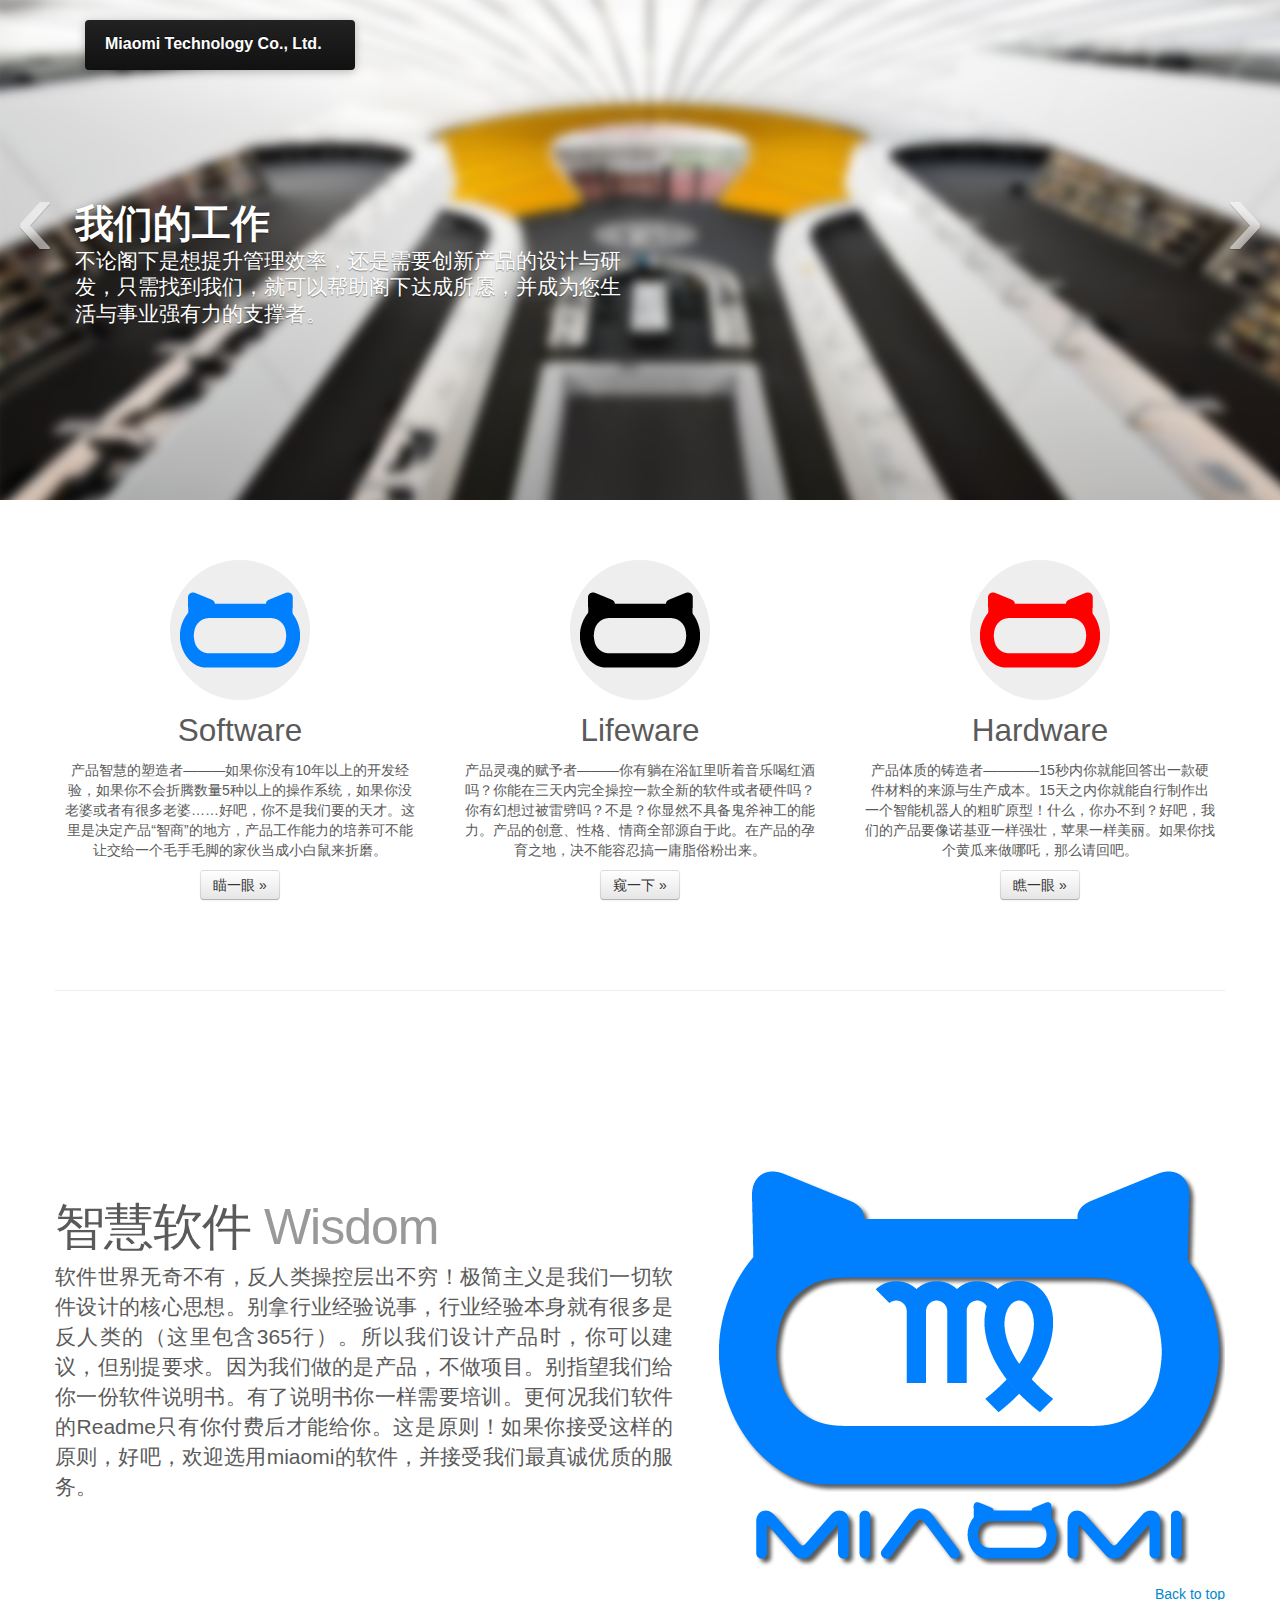
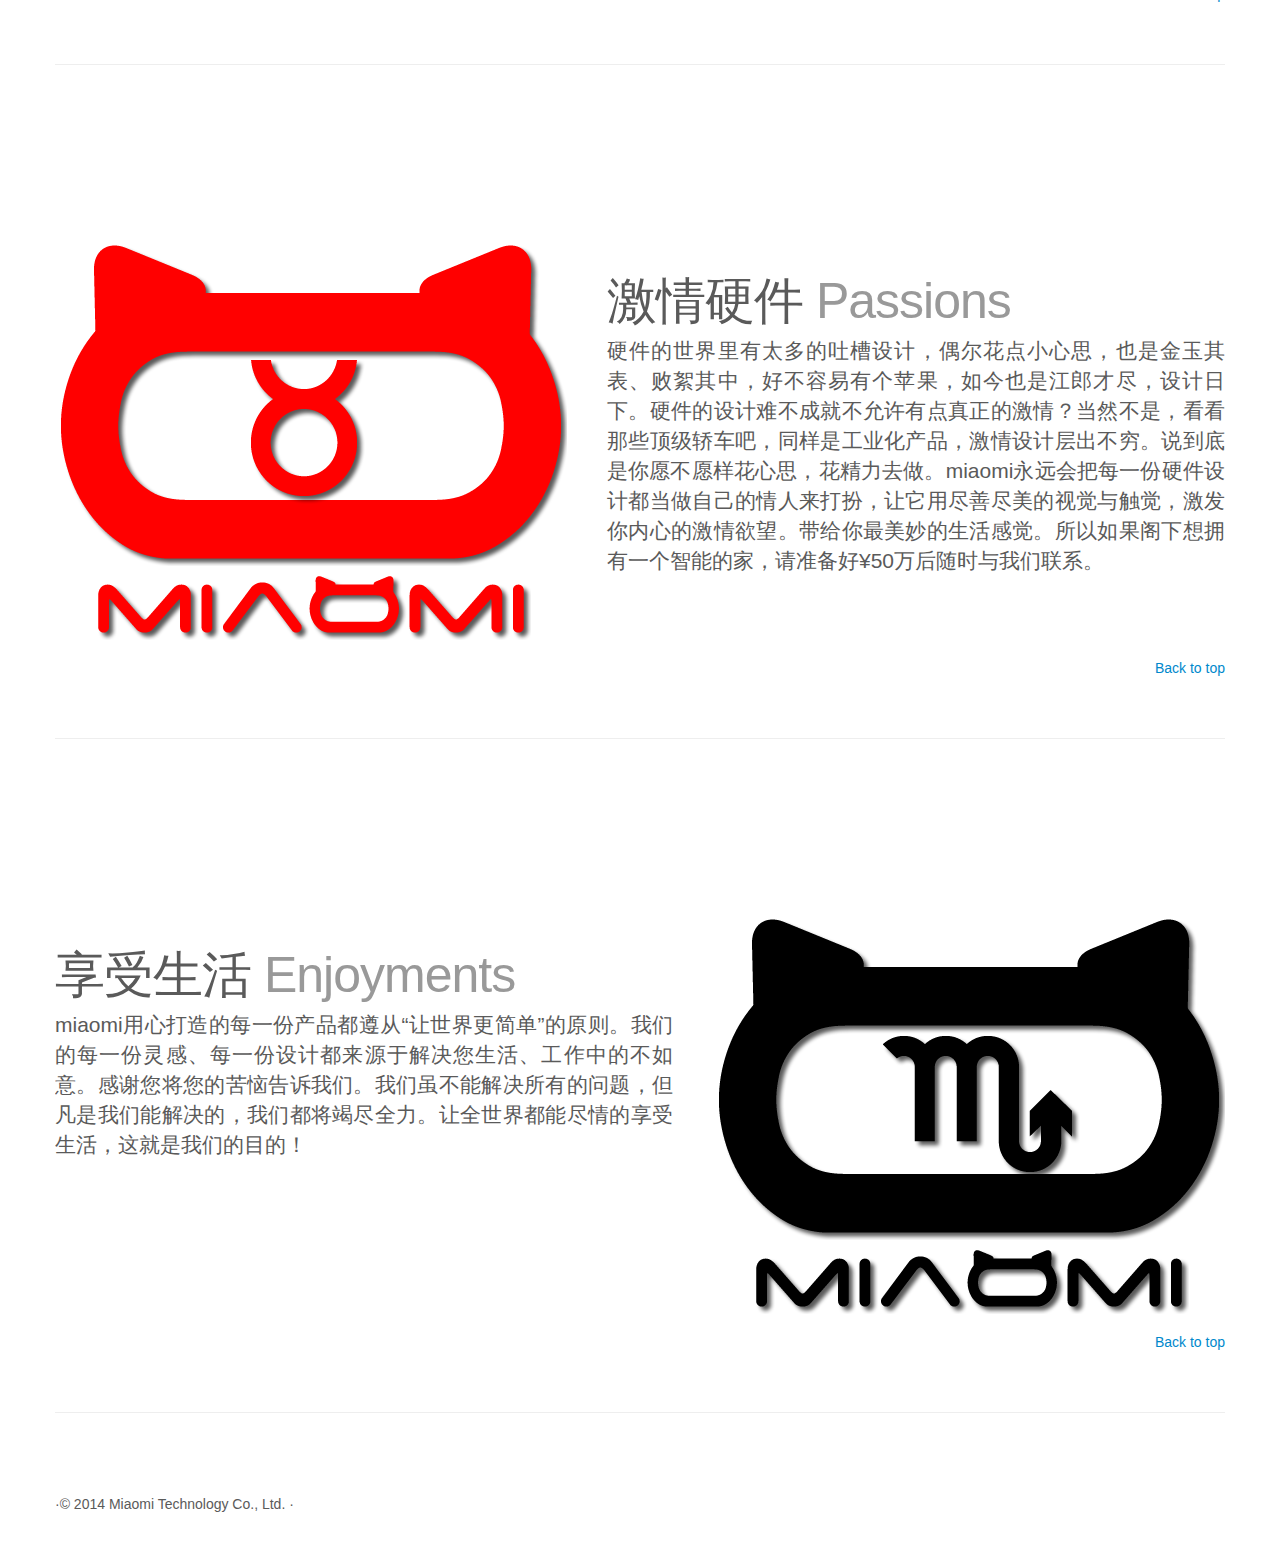
==== index.html @ a4db49c9 "001" ====
<!DOCTYPE html>
<html lang="cn">
  <head>
    <meta charset="utf-8">
    <title>Miaomi Technology Co., Ltd.</title>
    <meta name="viewport" content="width=device-width, initial-scale=1.0">
    <meta name="description" content="成都秒米科技有限公司">
    <meta name="author" content="">

    <!-- Le styles -->
    <link href="css/bootstrap.css" rel="stylesheet">
    <link href="css/bootstrap-responsive.css" rel="stylesheet">
    <style>

    /* GLOBAL STYLES
    -------------------------------------------------- */
    /* Padding below the footer and lighter body text */

    body {
      padding-bottom: 40px;
      color: #5a5a5a;
    }



    /* CUSTOMIZE THE NAVBAR
    -------------------------------------------------- */

    /* Special class on .container surrounding .navbar, used for positioning it into place. */
    .navbar-wrapper {
      position: absolute;
      top: 0;
      left: 0;
      right: 0;
      z-index: 10;
      margin-top: 20px;
      margin-bottom: -90px; /* Negative margin to pull up carousel. 90px is roughly margins and height of navbar. */
    }
    .navbar-wrapper .navbar {

    }

    /* Remove border and change up box shadow for more contrast */
    .navbar .navbar-inner {
      border: 0;
      -webkit-box-shadow: 0 2px 10px rgba(0,0,0,.25);
         -moz-box-shadow: 0 2px 10px rgba(0,0,0,.25);
              box-shadow: 0 2px 10px rgba(0,0,0,.25);
    }

    /* Downsize the brand/project name a bit */
    .navbar .brand {
      padding: 14px 20px 16px; /* Increase vertical padding to match navbar links */
      font-size: 16px;
      font-weight: bold;
      text-shadow: 0 -1px 0 rgba(0,0,0,.5);
    }

    /* Navbar links: increase padding for taller navbar */
    .navbar .nav > li > a {
      padding: 15px 20px;
    }

    /* Offset the responsive button for proper vertical alignment */
    .navbar .btn-navbar {
      margin-top: 10px;
    }



    /* CUSTOMIZE THE CAROUSEL
    -------------------------------------------------- */

    /* Carousel base class */
    .carousel {
      margin-bottom: 60px;
    }

    .carousel .container {
      position: relative;
      z-index: 9;
    }

    .carousel-control {
      height: 80px;
      margin-top: 0;
      font-size: 120px;
      text-shadow: 0 1px 1px rgba(0,0,0,.4);
      background-color: transparent;
      border: 0;
      z-index: 10;
    }

    .carousel .item {
      height: 500px;
    }
    .carousel img {
      position: absolute;
      top: 0;
      left: 0;
      min-width: 100%;
      height: 500px;
    }

    .carousel-caption {
      background-color: transparent;
      position: static;
      max-width: 550px;
      padding: 0 20px;
      margin-top: 200px;
    }
    .carousel-caption h1,
    .carousel-caption .lead {
      margin: 0;
      line-height: 1.25;
      color: #fff;
      text-shadow: 0 1px 1px rgba(0,0,0,.4);
    }
    .carousel-caption .btn {
      margin-top: 10px;
    }



    /* MARKETING CONTENT
    -------------------------------------------------- */

    /* Center align the text within the three columns below the carousel */
    .marketing .span4 {
      text-align: center;
    }
    .marketing h2 {
      font-weight: normal;
    }
    .marketing .span4 p {
      margin-left: 10px;
      margin-right: 10px;
    }


    /* Featurettes
    ------------------------- */

    .featurette-divider {
      margin: 80px 0; /* Space out the Bootstrap <hr> more */
    }
    .featurette {
      padding-top: 120px; /* Vertically center images part 1: add padding above and below text. */
      overflow: hidden; /* Vertically center images part 2: clear their floats. */
    }
    .featurette-image {
      margin-top: -120px; /* Vertically center images part 3: negative margin up the image the same amount of the padding to center it. */
    }

    /* Give some space on the sides of the floated elements so text doesn't run right into it. */
    .featurette-image.pull-left {
      margin-right: 40px;
    }
    .featurette-image.pull-right {
      margin-left: 40px;
    }

    /* Thin out the marketing headings */
    .featurette-heading {
      font-size: 50px;
      font-weight: 300;
      line-height: 1;
      letter-spacing: -1px;
    }



    /* RESPONSIVE CSS
    -------------------------------------------------- */

    @media (max-width: 979px) {

      .container.navbar-wrapper {
        margin-bottom: 0;
        width: auto;
      }
      .navbar-inner {
        border-radius: 0;
        margin: -20px 0;
      }

      .carousel .item {
        height: 500px;
      }
      .carousel img {
        width: auto;
        height: 500px;
      }

      .featurette {
        height: auto;
        padding: 0;
      }
      .featurette-image.pull-left,
      .featurette-image.pull-right {
        display: block;
        float: none;
        max-width: 40%;
        margin: 0 auto 20px;
      }
    }


    @media (max-width: 767px) {

      .navbar-inner {
        margin: -20px;
      }

      .carousel {
        margin-left: -20px;
        margin-right: -20px;
      }
      .carousel .container {

      }
      .carousel .item {
        height: 300px;
      }
      .carousel img {
        height: 300px;
      }
      .carousel-caption {
        width: 65%;
        padding: 0 70px;
        margin-top: 100px;
      }
      .carousel-caption h1 {
        font-size: 30px;
      }
      .carousel-caption .lead,
      .carousel-caption .btn {
        font-size: 18px;
      }

      .marketing .span4 + .span4 {
        margin-top: 40px;
      }

      .featurette-heading {
        font-size: 30px;
      }
      .featurette .lead {
        font-size: 18px;
        line-height: 1.5;
      }

    }
    </style>

    <!-- HTML5 shim, for IE6-8 support of HTML5 elements -->
    <!--[if lt IE 9]>
      <script src="../assets/js/html5shiv.js"></script>
    <![endif]-->

    <!-- Fav and touch icons -->
    <link rel="apple-touch-icon-precomposed" sizes="144x144" href="ico/apple-touch-icon-144-precomposed.png">
    <link rel="apple-touch-icon-precomposed" sizes="114x114" href="ico/apple-touch-icon-114-precomposed.png">
      <link rel="apple-touch-icon-precomposed" sizes="72x72" href="ico/apple-touch-icon-72-precomposed.png">
                    <link rel="apple-touch-icon-precomposed" href="ico/apple-touch-icon-57-precomposed.png">
                                   <link rel="shortcut icon" href="ico/favicon.png">
  </head>

  <body>



    <!-- NAVBAR
    ================================================== -->
    <div class="navbar-wrapper " >
     
      <div class="container">

        <div class="navbar navbar-inverse span3" >
          <div class="navbar-inner">
            <!-- Responsive Navbar Part 1: Button for triggering responsive navbar (not covered in tutorial). Include responsive CSS to utilize. -->
            <button type="button" class="btn btn-navbar" data-toggle="collapse" data-target=".nav-collapse">
              <span class="icon-bar"></span>
              <span class="icon-bar"></span>
              <span class="icon-bar"></span>
            </button>
            <div class="brand" style="padding-right:0; color:#FFF;">Miaomi Technology Co., Ltd.</div>
           <!-- <div class="nav-collapse collapse">
              <ul class="nav">
                <li class="active"><a href="#">Home</a></li>
                <li><a href="#about">About</a></li>
                <li><a href="#contact">Contact</a></li>
                <li class="dropdown">
                  <a href="#" class="dropdown-toggle" data-toggle="dropdown">Dropdown <b class="caret"></b></a>
                  <ul class="dropdown-menu">
                    <li><a href="#">Action</a></li>
                    <li><a href="#">Another action</a></li>
                    <li><a href="#">Something else here</a></li>
                    <li class="divider"></li>
                    <li class="nav-header">Nav header</li>
                    <li><a href="#">Separated link</a></li>
                    <li><a href="#">One more separated link</a></li>
                  </ul>
                </li>
              </ul>
            </div>--><!--/.nav-collapse -->
          </div><!-- /.navbar-inner -->
        </div><!-- /.navbar -->

      </div> <!-- /.container -->
    </div><!-- /.navbar-wrapper -->



    <!-- Carousel
    ================================================== -->
    <div id="myCarousel" class="carousel slide">
      <div class="carousel-inner">
        <div class="item active">
          <img src="img/slide-01.jpg" alt="">
          <div class="container">
            <div class="carousel-caption">
              <h1>我们的工作</h1>
              <p class="lead">不论阁下是想提升管理效率，还是需要创新产品的设计与研发，只需找到我们，就可以帮助阁下达成所愿，并成为您生活与事业强有力的支撑者。</p>
            <!-- <a class="btn btn-large btn-primary" href="#">看看环境！</a>-->
            </div>
          </div>
        </div>
        <div class="item">
          <img src="img/slide-02.jpg" alt="">
          <div class="container">
            <div class="carousel-caption">
              <h1>我们的产品</h1>
              <p class="lead">不论是个人用户，还是企业用户，都可以在我们的产品中找到属于自己的惊喜。只要你敢相信我们，飞碟我们都敢造，重点是不仅敢造，还能造成。</p>
              <!--<a class="btn btn-large btn-primary" href="#">别招惹我！</a>-->
            </div>
          </div>
        </div>
        <div class="item">
          <img src="img/slide-03.jpg" alt="">
          <div class="container">
            <div class="carousel-caption">
              <h1>我们的团队</h1>
              <p class="lead">我们不是天才。但我们有强大的自我约束力与执行力，卓越的创造力只是我们的基本素养。如果你认为你和我们是同类，那么欢迎你加入。</p>
              <!--<a class="btn btn-large btn-primary" href="#">踊跃报名！</a>-->
            </div>
          </div>
        </div>
      </div>
      <a class="left carousel-control" href="#myCarousel" data-slide="prev">&lsaquo;</a>
      <a class="right carousel-control" href="#myCarousel" data-slide="next">&rsaquo;</a>
    </div><!-- /.carousel -->



    <!-- Marketing messaging and featurettes
    ================================================== -->
    <!-- Wrap the rest of the page in another container to center all the content. -->

    <div class="container marketing" id="top">

      <!-- Three columns of text below the carousel -->
      <div class="row">
        <div class="span4">
          <img class="img-circle" src="img/software.png">
          <h2>Software</h2>
          <p>产品智慧的塑造者———如果你没有10年以上的开发经验，如果你不会折腾数量5种以上的操作系统，如果你没老婆或者有很多老婆……好吧，你不是我们要的天才。这里是决定产品“智商”的地方，产品工作能力的培养可不能让交给一个毛手毛脚的家伙当成小白鼠来折磨。</p>
          <p><a class="btn" id="goto" href="#software">瞄一眼 &raquo;</a></p>
        </div><!-- /.span4 -->
        <div class="span4">
          <img class="img-circle" src="img/lifeware.png">
          <h2>Lifeware</h2>
          <p>产品灵魂的赋予者———你有躺在浴缸里听着音乐喝红酒吗？你能在三天内完全操控一款全新的软件或者硬件吗？你有幻想过被雷劈吗？不是？你显然不具备鬼斧神工的能力。产品的创意、性格、情商全部源自于此。在产品的孕育之地，决不能容忍搞一庸脂俗粉出来。</p>
          <p><a class="btn" id="goto" href="#lifeware">窥一下 &raquo;</a></p>
        </div><!-- /.span4 -->
        <div class="span4">
          <img class="img-circle" src="img/hardware.png">
          <h2>Hardware</h2>
          <p>产品体质的铸造者————15秒内你就能回答出一款硬件材料的来源与生产成本。15天之内你就能自行制作出一个智能机器人的粗旷原型！什么，你办不到？好吧，我们的产品要像诺基亚一样强壮，苹果一样美丽。如果你找个黄瓜来做哪吒，那么请回吧。</p>
          <p><a class="btn" id="goto" href="#hardware">瞧一眼 &raquo;</a></p>
        </div><!-- /.span4 -->
      </div><!-- /.row -->


      <!-- START THE FEATURETTES -->

      <hr class="featurette-divider">

      <div class="featurette" id="software">
        <img class="featurette-image pull-right" src="img/icon-software.png">
        <h2 class="featurette-heading">智慧软件 <span class="muted">Wisdom</span></h2>
        <p class="lead" style="text-align:justify;">软件世界无奇不有，反人类操控层出不穷！极简主义是我们一切软件设计的核心思想。别拿行业经验说事，行业经验本身就有很多是反人类的（这里包含365行）。所以我们设计产品时，你可以建议，但别提要求。因为我们做的是产品，不做项目。别指望我们给你一份软件说明书。有了说明书你一样需要培训。更何况我们软件的Readme只有你付费后才能给你。这是原则！如果你接受这样的原则，好吧，欢迎选用miaomi的软件，并接受我们最真诚优质的服务。</p>
      </div>
	  <p class="pull-right"><a id="gototop" href="#top">Back to top</a></p>
      <hr class="featurette-divider">

      <div class="featurette" id="hardware">
        <img class="featurette-image pull-left" src="img/icon-hardware.png">
        <h2 class="featurette-heading">激情硬件 <span class="muted">Passions</span></h2>
        <p class="lead" style="text-align:justify;">硬件的世界里有太多的吐槽设计，偶尔花点小心思，也是金玉其表、败絮其中，好不容易有个苹果，如今也是江郎才尽，设计日下。硬件的设计难不成就不允许有点真正的激情？当然不是，看看那些顶级轿车吧，同样是工业化产品，激情设计层出不穷。说到底是你愿不愿样花心思，花精力去做。miaomi永远会把每一份硬件设计都当做自己的情人来打扮，让它用尽善尽美的视觉与触觉，激发你内心的激情欲望。带给你最美妙的生活感觉。所以如果阁下想拥有一个智能的家，请准备好¥50万后随时与我们联系。</p>
      </div>
	  <p class="pull-right"><a id="gototop" href="#top">Back to top</a></p>
      <hr class="featurette-divider">

      <div class="featurette" id="lifeware">
        <img class="featurette-image pull-right" src="img/icon-lifeware.png">
        <h2 class="featurette-heading">享受生活 <span class="muted">Enjoyments</span></h2>
        <p class="lead" style="text-align:justify;">miaomi用心打造的每一份产品都遵从“让世界更简单”的原则。我们的每一份灵感、每一份设计都来源于解决您生活、工作中的不如意。感谢您将您的苦恼告诉我们。我们虽不能解决所有的问题，但凡是我们能解决的，我们都将竭尽全力。让全世界都能尽情的享受生活，这就是我们的目的！</p>
      </div>
      <p class="pull-right"><a id="gototop" href="#top">Back to top</a></p>
      <hr class="featurette-divider">

      <!-- /END THE FEATURETTES -->


      <!-- FOOTER -->
      <footer>
        <!--<p class="pull-right"><a id="gototop" href="#top">Back to top</a></p>-->
        <p> &middot;&copy; 2014 Miaomi Technology Co., Ltd. &middot; </p>
      </footer>

    </div><!-- /.container -->



    <!-- Le javascript
    ================================================== -->
    <!-- Placed at the end of the document so the pages load faster -->
    <script src="js/jquery.js"></script>
    <script src="js/bootstrap-transition.js"></script>
    <script src="js/bootstrap-alert.js"></script>
    <script src="js/bootstrap-modal.js"></script>
    <script src="js/bootstrap-dropdown.js"></script>
    <script src="js/bootstrap-scrollspy.js"></script>
    <script src="js/bootstrap-tab.js"></script>
    <script src="js/bootstrap-tooltip.js"></script>
    <script src="js/bootstrap-popover.js"></script>
    <script src="js/bootstrap-button.js"></script>
    <script src="js/bootstrap-collapse.js"></script>
    <script src="js/bootstrap-carousel.js"></script>
    <script src="js/bootstrap-typeahead.js"></script>
    <script>
      !function ($) {
        $(function(){
          // carousel demo
          $('#myCarousel').carousel()
        })
      }(window.jQuery)
    </script>
    <script src="js/holder/holder.js"></script>
    <script src="js/mootools-1.2.4-core-yc.js" type="text/javascript"></script>
	<script src="js/mootools-1.2.4.4-more.js" type="text/javascript"></script>

<script>
    
		window.addEvent('domready',function() {
			 new SmoothScroll({duration:700});
			 /* go to top */
			 var go = $('goto');
			 go.set('opacity','0').setStyle('display','block');
		 window.addEvent('scroll',function(e) {
				 if(Browser.Engine.trident4) {
					 go.setStyles({
						 'position': 'absolute',
						 'bottom': window.getPosition().y + 10,
						 'width': 100
					 });
				 }
				 go.fade((window.getScroll().y > 300) ? 'in' : 'out')
			 });
		 }); 


		</script>
  </body>
</html>
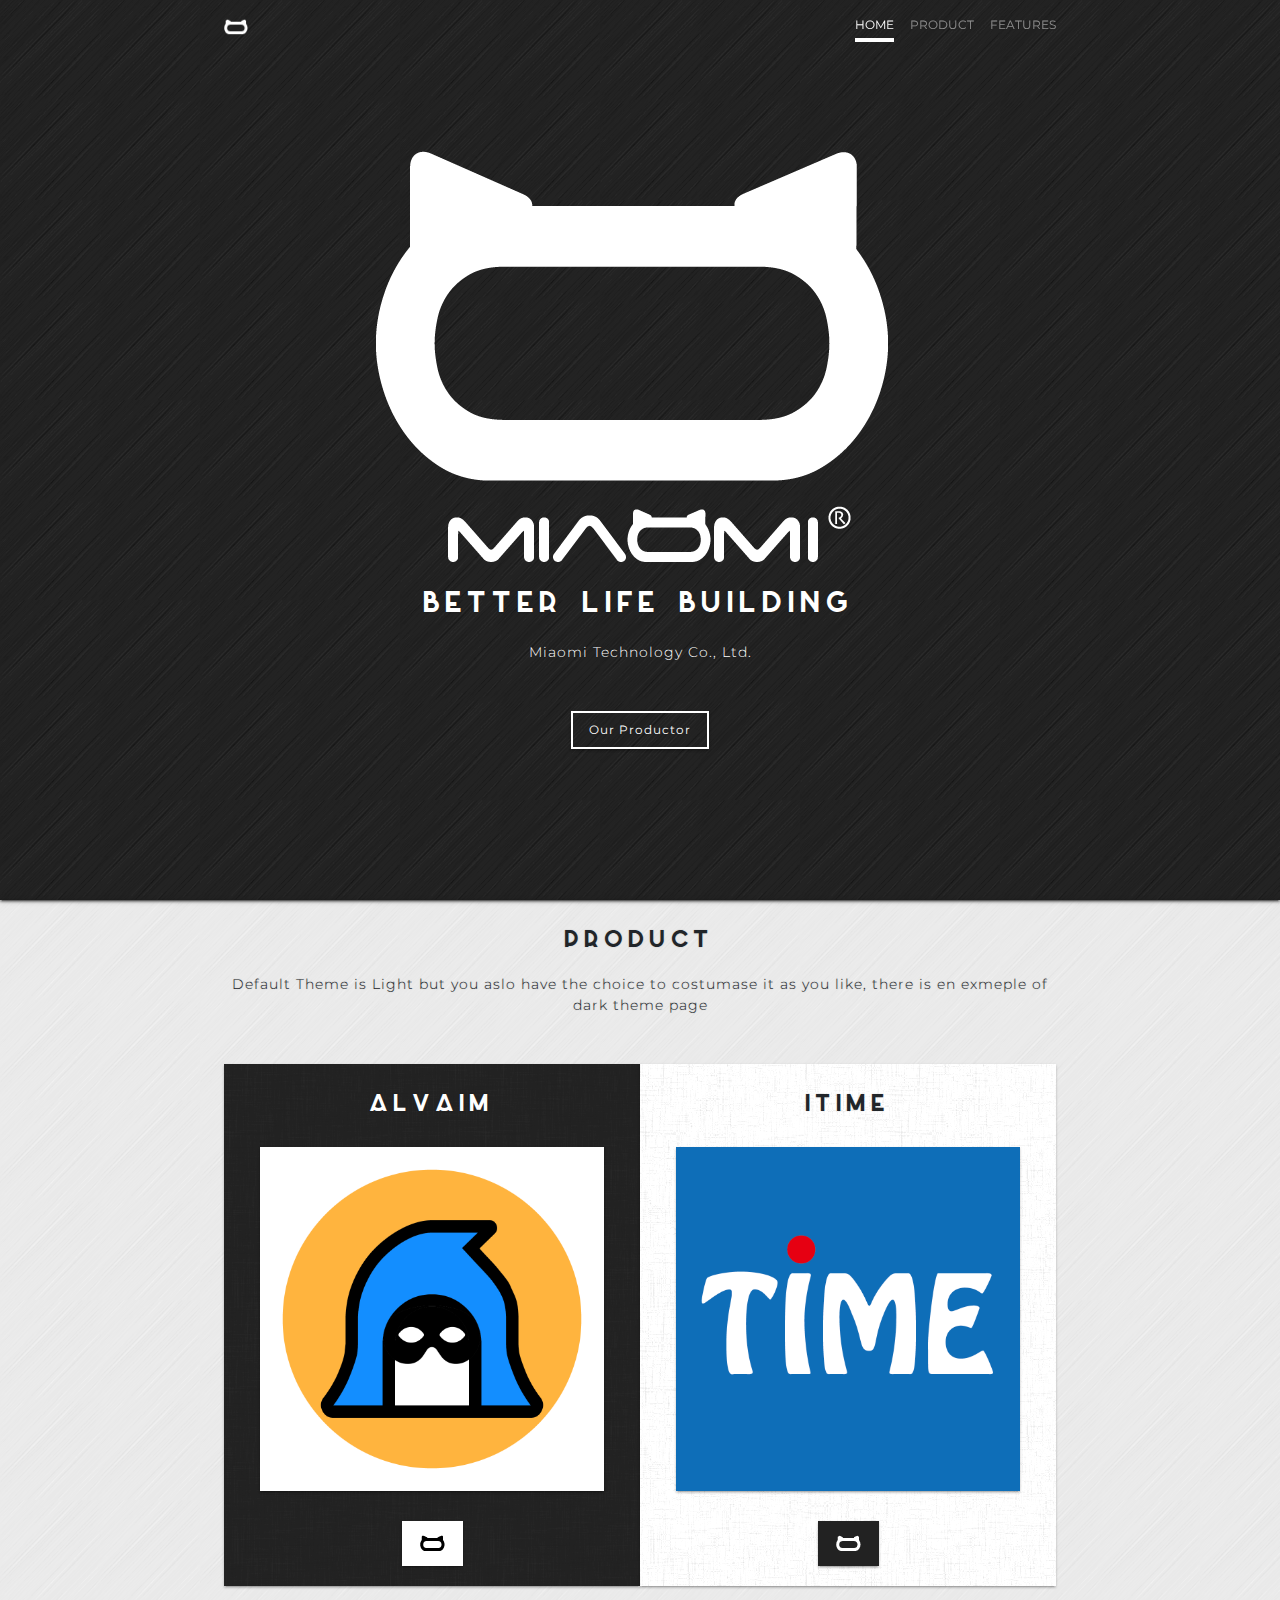
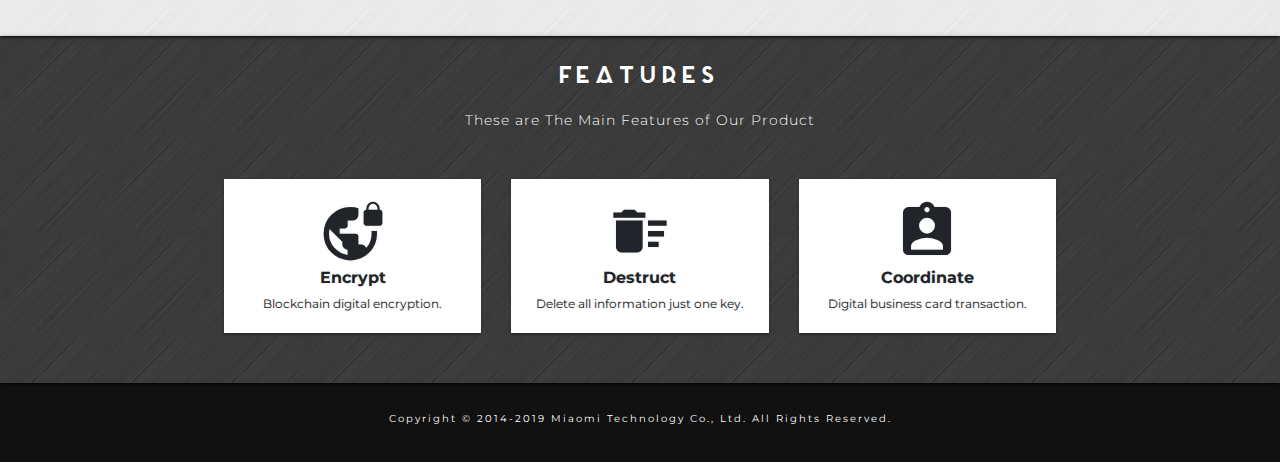
==== commit 56f609d5: "1018" ====
--- a/index.html
+++ b/index.html
@@ -1,476 +1,135 @@
-<!DOCTYPE html>
-<html lang="cn">
-  <head>
-    <meta charset="utf-8">
+<!doctype html>
+<html lang="en">
+<head>
     <title>Miaomi Technology Co., Ltd.</title>
-    <meta name="viewport" content="width=device-width, initial-scale=1.0">
-    <meta name="description" content="成都秒米科技有限公司">
-    <meta name="author" content="">
+    <meta charset="utf-8"/>
+    <meta name="author" content="snazzysheet" />
+    <meta name="description" content="Modern Bootstrap 4 Admin Template - Fully Responsive" />
+    <meta name="viewport" content="width=device-width, initial-scale=1, shrink-to-fit=no"/>
+    <link rel="icon" href="assets/img/favicon.png"/>
+    <link rel="stylesheet" href="assets/dist/css/bootstrap.min.css"/>
+    <link rel="stylesheet" href="assets/icon/material-icons-2.2.0/material-icons.css"/>
+    <link rel="stylesheet" href="https://fonts.googleapis.com/css?family=Montserrat:300|Open+Sans|Raleway"/>
+    <link rel="stylesheet" href="assets/css/style.css"/>
+</head>
 
-    <!-- Le styles -->
-    <link href="css/bootstrap.css" rel="stylesheet">
-    <link href="css/bootstrap-responsive.css" rel="stylesheet">
-    <style>
+<body>
+<!-- LOADER -->
+<div id="load">
+    <div class="load-container">
+        <img class="mb-3" src="assets/img/dark.png" /><img>
+        <h6 class="font-julius-sans-one mb-4">123</h6>
+        <div class="load-bard"></div>
+        <div class="load-bard"></div>
+        <div class="load-bard"></div>
+    </div>
+</div>
+<!-- HEADER -->
+<header class="header">
+    
+    <img src="assets/img/dark.png" class="brand" />
+  
+    <nav class="nav nav-header">
+            <a class="nav-link active" href="#home">HOME</a>
+    <a class="nav-link" href="#demo">PRODUCT</a>
+    <a class="nav-link" href="#features">FEATURES</a>
+    </nav>
+</header>
 
-    /* GLOBAL STYLES
-    -------------------------------------------------- */
-    /* Padding below the footer and lighter body text */
+    <!-- COVER -->
+    <div id="home" class="container-fluid cover">
+        <div class="cover-content text-white">
+            <h1 class="mb-3"><img src="assets/img/icon-light.png" class="mr-3"/></h1>
+            <h1 class="mb-3">Better Life Building</h1>
+            <p class="lead mb-5">Miaomi Technology Co., Ltd.</p>
+            <p class="lead mb-0">
+                <a href="#demo" class="btn btn-white-outline scrolling">Our Productor</a>
+            </p>
+        </div>
+    </div>
+    <!-- DEMOS -->
+    <div id="demo" class="container-fluid bg-white texture-brushed-alum">
+        <div class="row">
+            <div class="col-12">
+                <h2 class="mb-3">PRODUCT</h2>
+                <p class="lead mb-5">Default Theme is Light but you aslo have the choice to costumase it as you like, there is en exmeple of dark theme page</p>
+            </div>
+            <div class="col-sm pr-sm-0">
+                <div class="card bg-dark text-white texture-low-contrast-line">
+                    <div class="card-body text-center">
+                        <h2 class="mb-4">AlvaIM</h2>
+                        <div class="card mx-sm-3">
+                            <img src="assets/img/alvaim.png" class="img-fluid">
+                        </div>
+                        <a href="https://apps.apple.com/us/app/alvaim/id1471768357?l=zh&ls=1" class="btn btn-white"><img src="assets/img/light.png"/></a>
+                    </div>
+                </div>
+            </div>
+            
+            <div class="col-sm pl-sm-0">
+                <div class="card texture-low-contrast-line">
+                    <div class="card-body text-center">
+                        <h2 class="mb-4">iTime</h2>
+                        <div class="card mx-sm-3">
+                            <img src="assets/img/ITime.png" class="img-fluid">
+                        </div>
+                        <a href="https://apps.apple.com/us/app/itime-mobile/id1190936220?l=zh&ls=1" class="btn btn-dark"><img src="assets/img/dark.png"/></a>
+                    </div>
+                </div>
+            </div>
+        </div>
+    </div>
+    <!-- FEATURRES -->
+    <div id="features" class="container-fluid bg-dark texture-brushed-alum-light">
+        <div class="row">
+            <div class="col-12 text-white">
+                <h2 class="mb-3">FEATURES</h2>
+                <p class="lead mb-5">These are The Main Features of Our Product</p>
+            </div>
+            <div class="col-sm">
+                <div class="card card-justify">
+                    <div class="card-body text-center">
+                        <i class="icon-lg material-icons">vpn_lock</i>
+                        <h6 class="font-weight-bold">Encrypt</h6>
+                        <p class="mb-0">Blockchain digital encryption.</p>
+                    </div>
+                </div>
+            </div>
+             <div class="col-sm">
+                <div class="card card-justify">
+                    <div class="card-body text-center">
+                        <i class="icon-lg material-icons">delete_sweep</i>
+                        <h6 class="font-weight-bold">Destruct</h6>
+                        <p class="mb-0">Delete all information just one key.</p>
+                    </div>
+                </div>
+            </div>
+               <div class="col-sm">
+                <div class="card card-justify">
+                    <div class="card-body text-center">
+                        <i class="icon-lg material-icons">assignment_ind</i>
+                        <h6 class="font-weight-bold">Coordinate</h6>
+                        <p class="mb-0">Digital business card transaction.</p>
+                    </div>
+                </div>
+            </div>
+        </div>
+       
+        
+        
+    </div>
 
-    body {
-      padding-bottom: 40px;
-      color: #5a5a5a;
-    }
+<!-- FOOTER -->
+<footer class="footer">
+    <p class="mb-2">Copyright © 2014-2019 <span class="text-white">Miaomi Technology Co., Ltd.</span> All Rights Reserved. </p>
+    
+</footer>
+
+<!-- SCRIPTS -->
+<script src="assets/js/jquery.min.js"></script>
+<script src="assets/dist/js/bootstrap.min.js"></script>
+<script src="assets/js/style.js"></script>
+</body>
+</html>
 
 
-
-    /* CUSTOMIZE THE NAVBAR
-    -------------------------------------------------- */
-
-    /* Special class on .container surrounding .navbar, used for positioning it into place. */
-    .navbar-wrapper {
-      position: absolute;
-      top: 0;
-      left: 0;
-      right: 0;
-      z-index: 10;
-      margin-top: 20px;
-      margin-bottom: -90px; /* Negative margin to pull up carousel. 90px is roughly margins and height of navbar. */
-    }
-    .navbar-wrapper .navbar {
-
-    }
-
-    /* Remove border and change up box shadow for more contrast */
-    .navbar .navbar-inner {
-      border: 0;
-      -webkit-box-shadow: 0 2px 10px rgba(0,0,0,.25);
-         -moz-box-shadow: 0 2px 10px rgba(0,0,0,.25);
-              box-shadow: 0 2px 10px rgba(0,0,0,.25);
-    }
-
-    /* Downsize the brand/project name a bit */
-    .navbar .brand {
-      padding: 14px 20px 16px; /* Increase vertical padding to match navbar links */
-      font-size: 16px;
-      font-weight: bold;
-      text-shadow: 0 -1px 0 rgba(0,0,0,.5);
-    }
-
-    /* Navbar links: increase padding for taller navbar */
-    .navbar .nav > li > a {
-      padding: 15px 20px;
-    }
-
-    /* Offset the responsive button for proper vertical alignment */
-    .navbar .btn-navbar {
-      margin-top: 10px;
-    }
-
-
-
-    /* CUSTOMIZE THE CAROUSEL
-    -------------------------------------------------- */
-
-    /* Carousel base class */
-    .carousel {
-      margin-bottom: 60px;
-    }
-
-    .carousel .container {
-      position: relative;
-      z-index: 9;
-    }
-
-    .carousel-control {
-      height: 80px;
-      margin-top: 0;
-      font-size: 120px;
-      text-shadow: 0 1px 1px rgba(0,0,0,.4);
-      background-color: transparent;
-      border: 0;
-      z-index: 10;
-    }
-
-    .carousel .item {
-      height: 500px;
-    }
-    .carousel img {
-      position: absolute;
-      top: 0;
-      left: 0;
-      min-width: 100%;
-      height: 500px;
-    }
-
-    .carousel-caption {
-      background-color: transparent;
-      position: static;
-      max-width: 550px;
-      padding: 0 20px;
-      margin-top: 200px;
-    }
-    .carousel-caption h1,
-    .carousel-caption .lead {
-      margin: 0;
-      line-height: 1.25;
-      color: #fff;
-      text-shadow: 0 1px 1px rgba(0,0,0,.4);
-    }
-    .carousel-caption .btn {
-      margin-top: 10px;
-    }
-
-
-
-    /* MARKETING CONTENT
-    -------------------------------------------------- */
-
-    /* Center align the text within the three columns below the carousel */
-    .marketing .span4 {
-      text-align: center;
-    }
-    .marketing h2 {
-      font-weight: normal;
-    }
-    .marketing .span4 p {
-      margin-left: 10px;
-      margin-right: 10px;
-    }
-
-
-    /* Featurettes
-    ------------------------- */
-
-    .featurette-divider {
-      margin: 80px 0; /* Space out the Bootstrap <hr> more */
-    }
-    .featurette {
-      padding-top: 120px; /* Vertically center images part 1: add padding above and below text. */
-      overflow: hidden; /* Vertically center images part 2: clear their floats. */
-    }
-    .featurette-image {
-      margin-top: -120px; /* Vertically center images part 3: negative margin up the image the same amount of the padding to center it. */
-    }
-
-    /* Give some space on the sides of the floated elements so text doesn't run right into it. */
-    .featurette-image.pull-left {
-      margin-right: 40px;
-    }
-    .featurette-image.pull-right {
-      margin-left: 40px;
-    }
-
-    /* Thin out the marketing headings */
-    .featurette-heading {
-      font-size: 50px;
-      font-weight: 300;
-      line-height: 1;
-      letter-spacing: -1px;
-    }
-
-
-
-    /* RESPONSIVE CSS
-    -------------------------------------------------- */
-
-    @media (max-width: 979px) {
-
-      .container.navbar-wrapper {
-        margin-bottom: 0;
-        width: auto;
-      }
-      .navbar-inner {
-        border-radius: 0;
-        margin: -20px 0;
-      }
-
-      .carousel .item {
-        height: 500px;
-      }
-      .carousel img {
-        width: auto;
-        height: 500px;
-      }
-
-      .featurette {
-        height: auto;
-        padding: 0;
-      }
-      .featurette-image.pull-left,
-      .featurette-image.pull-right {
-        display: block;
-        float: none;
-        max-width: 40%;
-        margin: 0 auto 20px;
-      }
-    }
-
-
-    @media (max-width: 767px) {
-
-      .navbar-inner {
-        margin: -20px;
-      }
-
-      .carousel {
-        margin-left: -20px;
-        margin-right: -20px;
-      }
-      .carousel .container {
-
-      }
-      .carousel .item {
-        height: 300px;
-      }
-      .carousel img {
-        height: 300px;
-      }
-      .carousel-caption {
-        width: 65%;
-        padding: 0 70px;
-        margin-top: 100px;
-      }
-      .carousel-caption h1 {
-        font-size: 30px;
-      }
-      .carousel-caption .lead,
-      .carousel-caption .btn {
-        font-size: 18px;
-      }
-
-      .marketing .span4 + .span4 {
-        margin-top: 40px;
-      }
-
-      .featurette-heading {
-        font-size: 30px;
-      }
-      .featurette .lead {
-        font-size: 18px;
-        line-height: 1.5;
-      }
-
-    }
-    </style>
-
-    <!-- HTML5 shim, for IE6-8 support of HTML5 elements -->
-    <!--[if lt IE 9]>
-      <script src="../assets/js/html5shiv.js"></script>
-    <![endif]-->
-
-    <!-- Fav and touch icons -->
-    <link rel="apple-touch-icon-precomposed" sizes="144x144" href="ico/apple-touch-icon-144-precomposed.png">
-    <link rel="apple-touch-icon-precomposed" sizes="114x114" href="ico/apple-touch-icon-114-precomposed.png">
-      <link rel="apple-touch-icon-precomposed" sizes="72x72" href="ico/apple-touch-icon-72-precomposed.png">
-                    <link rel="apple-touch-icon-precomposed" href="ico/apple-touch-icon-57-precomposed.png">
-                                   <link rel="shortcut icon" href="ico/favicon.png">
-  </head>
-
-  <body>
-
-
-
-    <!-- NAVBAR
-    ================================================== -->
-    <div class="navbar-wrapper " >
-     
-      <div class="container">
-
-        <div class="navbar navbar-inverse span3" >
-          <div class="navbar-inner">
-            <!-- Responsive Navbar Part 1: Button for triggering responsive navbar (not covered in tutorial). Include responsive CSS to utilize. -->
-            <button type="button" class="btn btn-navbar" data-toggle="collapse" data-target=".nav-collapse">
-              <span class="icon-bar"></span>
-              <span class="icon-bar"></span>
-              <span class="icon-bar"></span>
-            </button>
-            <div class="brand" style="padding-right:0; color:#FFF;">Miaomi Technology Co., Ltd.</div>
-           <!-- <div class="nav-collapse collapse">
-              <ul class="nav">
-                <li class="active"><a href="#">Home</a></li>
-                <li><a href="#about">About</a></li>
-                <li><a href="#contact">Contact</a></li>
-                <li class="dropdown">
-                  <a href="#" class="dropdown-toggle" data-toggle="dropdown">Dropdown <b class="caret"></b></a>
-                  <ul class="dropdown-menu">
-                    <li><a href="#">Action</a></li>
-                    <li><a href="#">Another action</a></li>
-                    <li><a href="#">Something else here</a></li>
-                    <li class="divider"></li>
-                    <li class="nav-header">Nav header</li>
-                    <li><a href="#">Separated link</a></li>
-                    <li><a href="#">One more separated link</a></li>
-                  </ul>
-                </li>
-              </ul>
-            </div>--><!--/.nav-collapse -->
-          </div><!-- /.navbar-inner -->
-        </div><!-- /.navbar -->
-
-      </div> <!-- /.container -->
-    </div><!-- /.navbar-wrapper -->
-
-
-
-    <!-- Carousel
-    ================================================== -->
-    <div id="myCarousel" class="carousel slide">
-      <div class="carousel-inner">
-        <div class="item active">
-          <img src="img/slide-01.jpg" alt="">
-          <div class="container">
-            <div class="carousel-caption">
-              <h1>我们的工作</h1>
-              <p class="lead">不论阁下是想提升管理效率，还是需要创新产品的设计与研发，只需找到我们，就可以帮助阁下达成所愿，并成为您生活与事业强有力的支撑者。</p>
-            <!-- <a class="btn btn-large btn-primary" href="#">看看环境！</a>-->
-            </div>
-          </div>
-        </div>
-        <div class="item">
-          <img src="img/slide-02.jpg" alt="">
-          <div class="container">
-            <div class="carousel-caption">
-              <h1>我们的产品</h1>
-              <p class="lead">不论是个人用户，还是企业用户，都可以在我们的产品中找到属于自己的惊喜。只要你敢相信我们，飞碟我们都敢造，重点是不仅敢造，还能造成。</p>
-              <!--<a class="btn btn-large btn-primary" href="#">别招惹我！</a>-->
-            </div>
-          </div>
-        </div>
-        <div class="item">
-          <img src="img/slide-03.jpg" alt="">
-          <div class="container">
-            <div class="carousel-caption">
-              <h1>我们的团队</h1>
-              <p class="lead">我们不是天才。但我们有强大的自我约束力与执行力，卓越的创造力只是我们的基本素养。如果你认为你和我们是同类，那么欢迎你加入。</p>
-              <!--<a class="btn btn-large btn-primary" href="#">踊跃报名！</a>-->
-            </div>
-          </div>
-        </div>
-      </div>
-      <a class="left carousel-control" href="#myCarousel" data-slide="prev">&lsaquo;</a>
-      <a class="right carousel-control" href="#myCarousel" data-slide="next">&rsaquo;</a>
-    </div><!-- /.carousel -->
-
-
-
-    <!-- Marketing messaging and featurettes
-    ================================================== -->
-    <!-- Wrap the rest of the page in another container to center all the content. -->
-
-    <div class="container marketing" id="top">
-
-      <!-- Three columns of text below the carousel -->
-      <div class="row">
-        <div class="span4">
-          <img class="img-circle" src="img/software.png">
-          <h2>Software</h2>
-          <p>产品智慧的塑造者———如果你没有10年以上的开发经验，如果你不会折腾数量5种以上的操作系统，如果你没老婆或者有很多老婆……好吧，你不是我们要的天才。这里是决定产品“智商”的地方，产品工作能力的培养可不能让交给一个毛手毛脚的家伙当成小白鼠来折磨。</p>
-          <p><a class="btn" id="goto" href="#software">瞄一眼 &raquo;</a></p>
-        </div><!-- /.span4 -->
-        <div class="span4">
-          <img class="img-circle" src="img/lifeware.png">
-          <h2>Lifeware</h2>
-          <p>产品灵魂的赋予者———你有躺在浴缸里听着音乐喝红酒吗？你能在三天内完全操控一款全新的软件或者硬件吗？你有幻想过被雷劈吗？不是？你显然不具备鬼斧神工的能力。产品的创意、性格、情商全部源自于此。在产品的孕育之地，决不能容忍搞一庸脂俗粉出来。</p>
-          <p><a class="btn" id="goto" href="#lifeware">窥一下 &raquo;</a></p>
-        </div><!-- /.span4 -->
-        <div class="span4">
-          <img class="img-circle" src="img/hardware.png">
-          <h2>Hardware</h2>
-          <p>产品体质的铸造者————15秒内你就能回答出一款硬件材料的来源与生产成本。15天之内你就能自行制作出一个智能机器人的粗旷原型！什么，你办不到？好吧，我们的产品要像诺基亚一样强壮，苹果一样美丽。如果你找个黄瓜来做哪吒，那么请回吧。</p>
-          <p><a class="btn" id="goto" href="#hardware">瞧一眼 &raquo;</a></p>
-        </div><!-- /.span4 -->
-      </div><!-- /.row -->
-
-
-      <!-- START THE FEATURETTES -->
-
-      <hr class="featurette-divider">
-
-      <div class="featurette" id="software">
-        <img class="featurette-image pull-right" src="img/icon-software.png">
-        <h2 class="featurette-heading">智慧软件 <span class="muted">Wisdom</span></h2>
-        <p class="lead" style="text-align:justify;">软件世界无奇不有，反人类操控层出不穷！极简主义是我们一切软件设计的核心思想。别拿行业经验说事，行业经验本身就有很多是反人类的（这里包含365行）。所以我们设计产品时，你可以建议，但别提要求。因为我们做的是产品，不做项目。别指望我们给你一份软件说明书。有了说明书你一样需要培训。更何况我们软件的Readme只有你付费后才能给你。这是原则！如果你接受这样的原则，好吧，欢迎选用miaomi的软件，并接受我们最真诚优质的服务。</p>
-      </div>
-	  <p class="pull-right"><a id="gototop" href="#top">Back to top</a></p>
-      <hr class="featurette-divider">
-
-      <div class="featurette" id="hardware">
-        <img class="featurette-image pull-left" src="img/icon-hardware.png">
-        <h2 class="featurette-heading">激情硬件 <span class="muted">Passions</span></h2>
-        <p class="lead" style="text-align:justify;">硬件的世界里有太多的吐槽设计，偶尔花点小心思，也是金玉其表、败絮其中，好不容易有个苹果，如今也是江郎才尽，设计日下。硬件的设计难不成就不允许有点真正的激情？当然不是，看看那些顶级轿车吧，同样是工业化产品，激情设计层出不穷。说到底是你愿不愿样花心思，花精力去做。miaomi永远会把每一份硬件设计都当做自己的情人来打扮，让它用尽善尽美的视觉与触觉，激发你内心的激情欲望。带给你最美妙的生活感觉。所以如果阁下想拥有一个智能的家，请准备好¥50万后随时与我们联系。</p>
-      </div>
-	  <p class="pull-right"><a id="gototop" href="#top">Back to top</a></p>
-      <hr class="featurette-divider">
-
-      <div class="featurette" id="lifeware">
-        <img class="featurette-image pull-right" src="img/icon-lifeware.png">
-        <h2 class="featurette-heading">享受生活 <span class="muted">Enjoyments</span></h2>
-        <p class="lead" style="text-align:justify;">miaomi用心打造的每一份产品都遵从“让世界更简单”的原则。我们的每一份灵感、每一份设计都来源于解决您生活、工作中的不如意。感谢您将您的苦恼告诉我们。我们虽不能解决所有的问题，但凡是我们能解决的，我们都将竭尽全力。让全世界都能尽情的享受生活，这就是我们的目的！</p>
-      </div>
-      <p class="pull-right"><a id="gototop" href="#top">Back to top</a></p>
-      <hr class="featurette-divider">
-
-      <!-- /END THE FEATURETTES -->
-
-
-      <!-- FOOTER -->
-      <footer>
-        <!--<p class="pull-right"><a id="gototop" href="#top">Back to top</a></p>-->
-        <p> &middot;&copy; 2014 Miaomi Technology Co., Ltd. &middot; </p>
-      </footer>
-
-    </div><!-- /.container -->
-
-
-
-    <!-- Le javascript
-    ================================================== -->
-    <!-- Placed at the end of the document so the pages load faster -->
-    <script src="js/jquery.js"></script>
-    <script src="js/bootstrap-transition.js"></script>
-    <script src="js/bootstrap-alert.js"></script>
-    <script src="js/bootstrap-modal.js"></script>
-    <script src="js/bootstrap-dropdown.js"></script>
-    <script src="js/bootstrap-scrollspy.js"></script>
-    <script src="js/bootstrap-tab.js"></script>
-    <script src="js/bootstrap-tooltip.js"></script>
-    <script src="js/bootstrap-popover.js"></script>
-    <script src="js/bootstrap-button.js"></script>
-    <script src="js/bootstrap-collapse.js"></script>
-    <script src="js/bootstrap-carousel.js"></script>
-    <script src="js/bootstrap-typeahead.js"></script>
-    <script>
-      !function ($) {
-        $(function(){
-          // carousel demo
-          $('#myCarousel').carousel()
-        })
-      }(window.jQuery)
-    </script>
-    <script src="js/holder/holder.js"></script>
-    <script src="js/mootools-1.2.4-core-yc.js" type="text/javascript"></script>
-	<script src="js/mootools-1.2.4.4-more.js" type="text/javascript"></script>
-
-<script>
-    
-		window.addEvent('domready',function() {
-			 new SmoothScroll({duration:700});
-			 /* go to top */
-			 var go = $('goto');
-			 go.set('opacity','0').setStyle('display','block');
-		 window.addEvent('scroll',function(e) {
-				 if(Browser.Engine.trident4) {
-					 go.setStyles({
-						 'position': 'absolute',
-						 'bottom': window.getPosition().y + 10,
-						 'width': 100
-					 });
-				 }
-				 go.fade((window.getScroll().y > 300) ? 'in' : 'out')
-			 });
-		 }); 
-
-
-		</script>
-  </body>
-</html>
--- a/assets/icon/material-icons-2.2.0/material-icons.css
+++ b/assets/icon/material-icons-2.2.0/material-icons.css
@@ -0,0 +1,38 @@
+@font-face {
+  font-family: 'Material Icons';
+  font-style: normal;
+  font-weight: 400;
+  src: url(/MaterialIcons-Regular.eot); /* For IE6-8 */
+  src: local('Material Icons'),
+       local('MaterialIcons-Regular'),
+       url(MaterialIcons-Regular.woff2) format('woff2'),
+       url(MaterialIcons-Regular.woff) format('woff'),
+       url(/MaterialIcons-Regular.ttf) format('truetype');
+}
+
+.material-icons {
+  font-family: 'Material Icons';
+  font-weight: normal;
+  font-style: normal;
+  font-size: 24px;
+  display: inline-block;
+  width: 1em;
+  height: 1em;
+  line-height: 1;
+  text-transform: none;
+  letter-spacing: normal;
+  word-wrap: normal;
+  white-space: nowrap;
+  direction: ltr;
+
+  /* Support for all WebKit browsers. */
+  -webkit-font-smoothing: antialiased;
+  /* Support for Safari and Chrome. */
+  text-rendering: optimizeLegibility;
+
+  /* Support for Firefox. */
+  -moz-osx-font-smoothing: grayscale;
+
+  /* Support for IE. */
+  font-feature-settings: 'liga';
+}
--- a/assets/css/style.css
+++ b/assets/css/style.css
@@ -0,0 +1,377 @@
+/*===================================================================================================
+
+ - TEMPLATE : PROTOTIPO - FRONTPAGE
+ - DESCRIPTION : MODERN BOOTSTRAP 4 ADMIN TEMPLATE - FULLY RESPONSIVE
+ - AUTHOR : SNAZZYSHEET (http://www.snazzysheet.com/)
+ - VERSION : 1.0
+ - FILE : STYLE CSS
+
+===================================================================================================*/
+
+@font-face {
+  font-family: "Anurati";
+  src: url(../fonts/Azedo/Azedo-Bold.otf);
+}
+
+/*GLOBAL-----------------------------------------*/
+
+html, body {
+  background-color: #111;
+}
+
+body {  
+  position: relative;
+  text-shadow: 0 0 .1rem rgba(0, 0, 0, .2);
+  font-size: 12px;
+  font-family: "Montserrat";
+  text-align: center;
+  overflow-y: auto;
+  overflow-x: hidden;  
+}
+
+p.lead{
+  font-size: 14px;
+    letter-spacing: 1px;
+}
+
+h1, h2 {
+  font-family: "Anurati";
+  letter-spacing: 5px;
+}
+
+.icon-lg{
+  font-size: 64px !important;
+}
+
+.bg-dark{
+   background-color: #222 !important; 
+}
+
+
+.texture-brushed-alum{
+  background-image: url('../img/brushed-alum.png');
+}
+
+.texture-brushed-alum-light{
+  background-image: url('../img/brushed-alum-light.png');
+}
+
+.texture-low-contrast-line{
+  background-image: url('../img/low-contrast-line.png');
+}
+
+/*BUTTON-----------------------------------------*/
+
+.btn{
+  border-radius: 0;
+  border-width: 2px;
+  font-size: 12px;
+  padding: .5rem 1rem;
+  -webkit-box-shadow: 0 2px 2px 0 rgba(0, 0, 0, 0.125), 0 1px 3px 0 rgba(0, 0, 0, 0.125), 0 3px 1px -2px rgba(0, 0, 0, 0.125)!important;
+          box-shadow: 0 2px 2px 0 rgba(0, 0, 0, 0.125), 0 1px 3px 0 rgba(0, 0, 0, 0.125), 0 3px 1px -2px rgba(0, 0, 0, 0.125)!important;
+  -webkit-transition: all 0.5s;
+  -o-transition: all 0.5s;
+  transition: all 0.5s;
+}
+
+.btn-white,
+.btn-white:hover,
+.btn-white:focus {
+  border-color: #fff;
+  color: #000;
+  background-color: #fff;
+}
+
+.btn-dark,
+.btn-dark:hover,
+.btn-dark:focus {
+  border-color: #222;
+  color: #fff;
+  background-color: #222;
+}
+
+.btn-white-outline {
+  border-color: #fff;
+  background-color: transparent;
+  color: #fff;
+}
+.btn-white-outline:hover,
+.btn-white-outline:focus {
+  background-color: white;
+  color: #000;
+}
+
+/*HEADER-----------------------------------------*/
+
+.header {
+  position: fixed;
+  display: -webkit-box;
+  display: -ms-flexbox;
+  display: flex;
+  -webkit-box-align: center;
+      -ms-flex-align: center;
+          align-items: center;
+  z-index: 5;
+  top:0;
+  left: 0;
+  margin: 0 auto;
+  padding: 12px calc(50% - 26rem);
+  width: 100%;
+  -webkit-transition: all 0.5s;
+  -o-transition: all 0.5s;
+  transition: all 0.5s;
+}
+
+.header.float{
+  background: #fff;
+  -webkit-box-shadow: 0 2px 2px 0 rgba(0, 0, 0, 0.1), 0 1px 5px 0 rgba(0, 0, 0, 0.1), 0 3px 1px -2px rgba(0, 0, 0, 0.1);
+          box-shadow: 0 2px 2px 0 rgba(0, 0, 0, 0.1), 0 1px 5px 0 rgba(0, 0, 0, 0.1), 0 3px 1px -2px rgba(0, 0, 0, 0.1);
+}
+
+.header .brand {
+  width: 24px;
+  width: 24px;
+}
+
+.nav-header{
+  margin-left: auto;
+}
+
+.nav-header .nav-link {
+  padding: .25rem 0;
+  color: rgba(255, 255, 255, .5);
+  background-color: transparent;
+  border-bottom: .25rem solid transparent;
+}
+
+.header.float .nav-link {
+  color: rgba(0, 0, 0, .5);
+}
+
+.nav-header .nav-link:hover,
+.nav-header .nav-link:focus {
+  border-bottom-color: rgba(255, 255, 255, .25);
+}
+
+.nav-header.float .nav-link:hover,
+.nav-header.float .nav-link:focus {
+  border-bottom-color: rgba(0, 0, 0, .25);
+}
+
+.nav-header .nav-link + .nav-link {
+  margin-left: 1rem;
+}
+
+.nav-header .active {
+  color: #fff;
+  border-bottom-color: #fff !important;
+}
+
+.header.float .active {
+  color: #000;
+  border-bottom-color: #000 !important;
+}
+
+@media (max-width: 55rem) {
+  .header{
+    display: block;
+    width: 100%;
+  }
+  .header .brand {
+    margin-bottom: 15px;
+  }
+  .nav-header {
+    -webkit-box-pack: center;
+        -ms-flex-pack: center;
+            justify-content: center;
+  }
+}
+
+/*MAIN-----------------------------------------*/
+
+.container-fluid{
+  position: relative;
+  padding: 20px calc(50% - 26rem);
+}
+
+.container-fluid.cover{
+  background-image: url('../img/brushed-alum.png');
+  min-height: 100vh;
+  display: -webkit-box;
+  display: -ms-flexbox;
+  display: flex;
+  -webkit-box-pack: center;
+      -ms-flex-pack: center;
+          justify-content: center;
+  -webkit-box-align: center;
+      -ms-flex-align: center;
+          align-items: center;
+}
+
+.container-fluid.cover::before{
+   content: "";
+    position: absolute;
+    top: 0;
+    left:0;
+    width: 100%;
+    height: 100%;
+    background-color: rgba(0,0,0,0.6);
+}
+
+.container-fluid:after{
+  content: "";
+  position: absolute;
+  left: 0;
+  top: 0;
+  width: 100%;
+  height: 100%;
+    z-index: 2;
+  -webkit-box-shadow: 0 2px 2px 0 rgba(0, 0, 0, 0.3), 0 1px 5px 0 rgba(0, 0, 0, 0.3), 0 3px 1px -2px rgba(0, 0, 0, 0.3);
+          box-shadow: 0 2px 2px 0 rgba(0, 0, 0, 0.3), 0 1px 5px 0 rgba(0, 0, 0, 0.3), 0 3px 1px -2px rgba(0, 0, 0, 0.3);
+}
+
+.container-fluid .row{
+  position: relative;
+  z-index: 3;
+}
+
+.container-fluid .cover-content{
+  position: relative;
+  z-index: 3;
+}
+
+@media (max-width: 55rem){
+    
+  .container-fluid{
+    padding: 20px;
+  }
+}
+
+/*CARD-----------------------------------------*/
+
+.card {
+  -webkit-box-shadow: 0 2px 2px 0 rgba(0, 0, 0, 0.125), 0 1px 3px 0 rgba(0, 0, 0, 0.125), 0 3px 1px -2px rgba(0, 0, 0, 0.125);
+          box-shadow: 0 2px 2px 0 rgba(0, 0, 0, 0.125), 0 1px 3px 0 rgba(0, 0, 0, 0.125), 0 3px 1px -2px rgba(0, 0, 0, 0.125);
+  margin-bottom: 30px;
+  position: relative;
+  border-radius: 0;
+  margin-bottom: 30px;
+  border: 0;
+}
+
+.card-justify{
+  height: calc(100% - 30px);
+}
+
+/*FOOTER------------------------------------------*/
+
+.footer {
+  position: relative;
+    z-index: 1;
+  padding: 28px;
+  color: #fff;
+}
+
+.footer p{
+  font-size: 10px;
+  margin-bottom: 0;
+  letter-spacing: 2px;
+}
+
+.footer p a{
+font-weight: bold;
+}
+
+/*LOAD----------------------------------------------*/
+
+#load{
+    position: fixed;
+    z-index: 2000;
+    top: 0;
+    left: 0;
+    width: 100%;
+    height: 100%;
+    background-color: #000;
+    opacity: 1;
+    -webkit-transition: opacity 0.4s linear;
+    -o-transition: opacity 0.4s linear;
+    transition: opacity 0.4s linear;
+}
+
+#load.end{
+    opacity: 0;
+}
+
+#load:not(.end) .load-container {
+    position: absolute;
+    top:0;
+    left:0;
+    right: 0;
+    bottom: 0;
+    margin: auto;
+    height: 100px;
+    width: 180px;
+    text-align: center;
+    color: #fff;
+}
+
+#load:not(.end) .load-container h6{
+    font-size: 12px !important;
+    letter-spacing: 2px;
+}
+
+#load.end .load-container img,
+#load.end .load-container h6 {
+    display: none;
+}
+
+#load:not(.end) .load-container .load-bard{
+    width: 20px;
+    height: 1px;
+    margin-bottom:8px;
+    background-color: #fff;
+    -webkit-animation: animate-load 0.8s  infinite;
+    animation: animate-load 1s  infinite;
+    margin-left:auto;
+    margin-right: auto;
+    position: relative;
+}
+#load:not(.end) .load-container .load-bard:nth-of-type(2) {
+    -webkit-animation-delay: 0.2s;
+    animation-delay: 0.2s;
+    width: 14px;
+}
+#load:not(.end) .load-container .load-bard:nth-of-type(3){
+    -webkit-animation-delay: 0.4s;
+    animation-delay: 0.4s;
+    width: 8px;
+}
+
+@-webkit-keyframes animate-load {
+    0% {
+        -webkit-transform: scale(1);
+        transform: scale(1);
+    }
+    50% {
+        -webkit-transform: scale(1.5);
+        transform: scale(1.5);
+    }
+    100% {
+        -webkit-transform: scale(1);
+        transform: scale(1);
+    }
+}
+@keyframes animate-load {
+    0% {
+        -webkit-transform: scale(1);
+        transform: scale(1);
+    }
+    50% {
+        -webkit-transform: scale(1.5);
+        transform: scale(1.5);
+    }
+    100% {
+        -webkit-transform: scale(1);
+        transform: scale(1);
+    }
+}
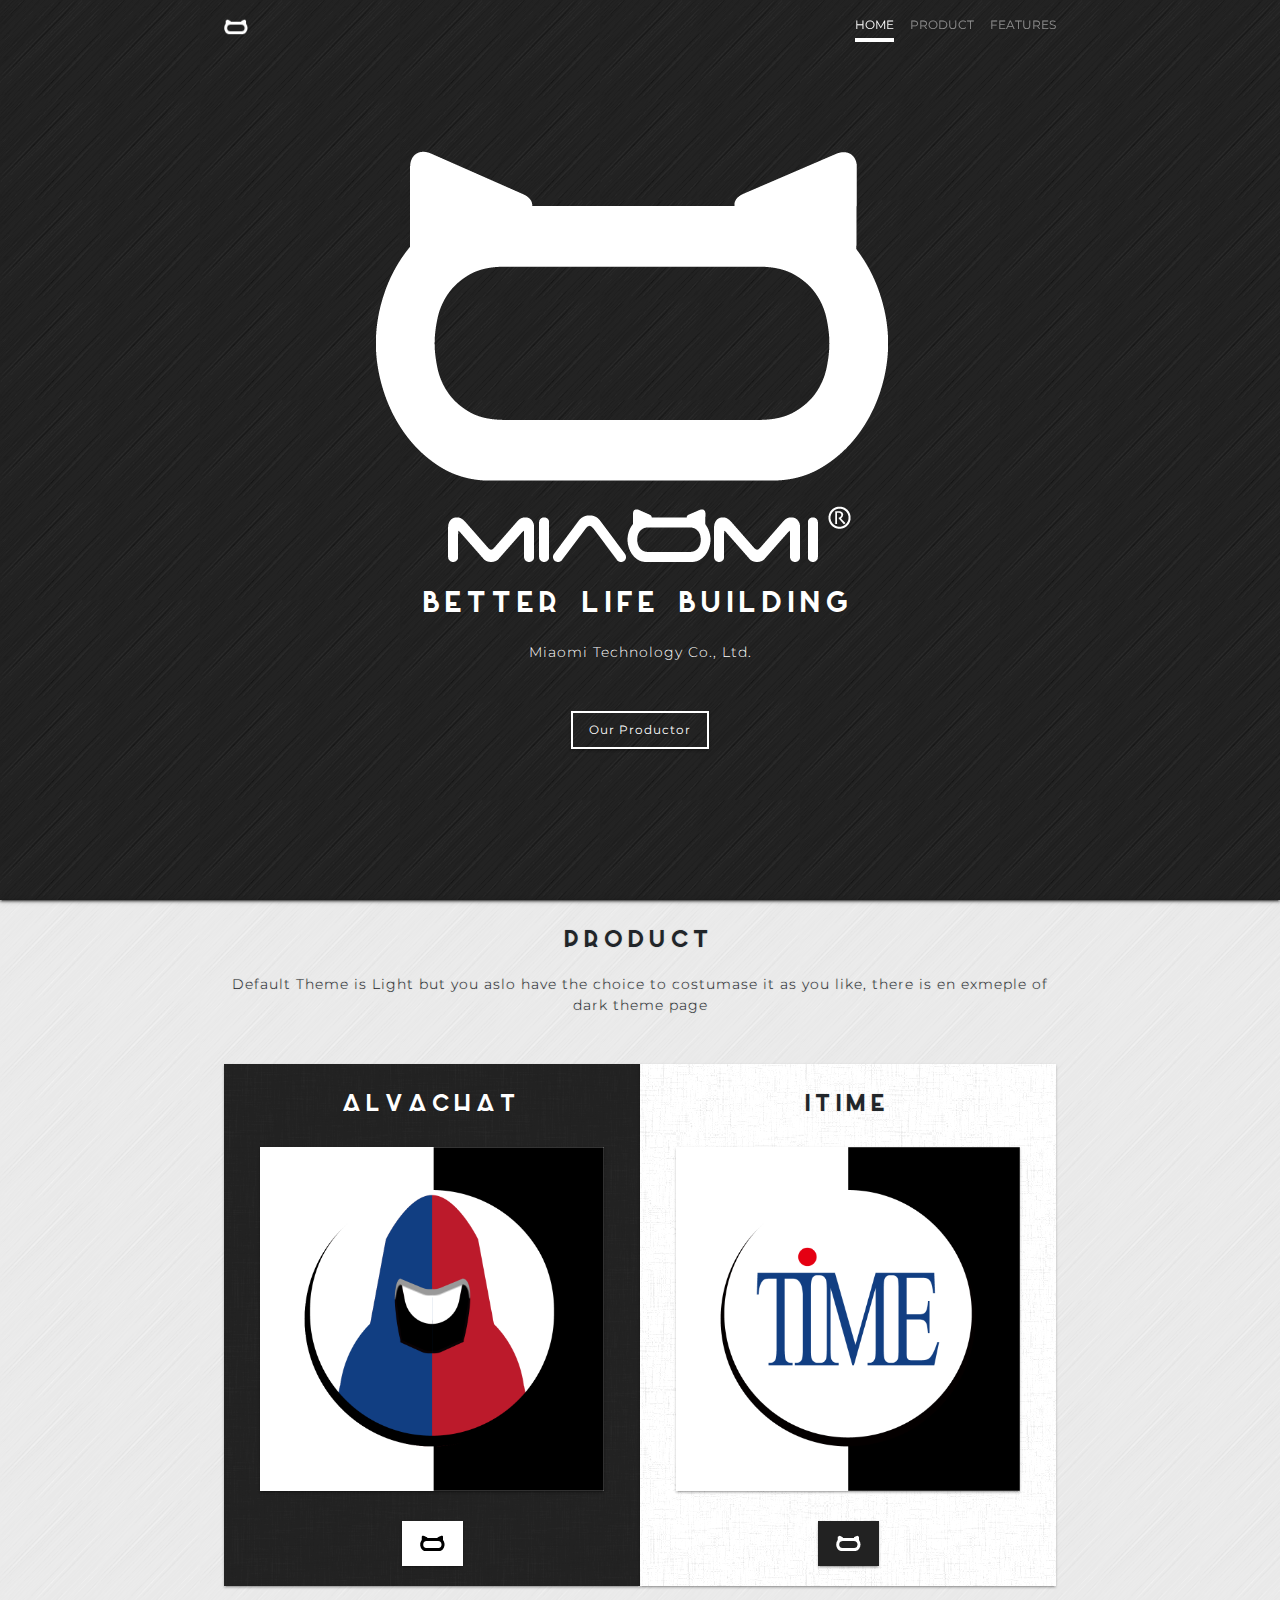
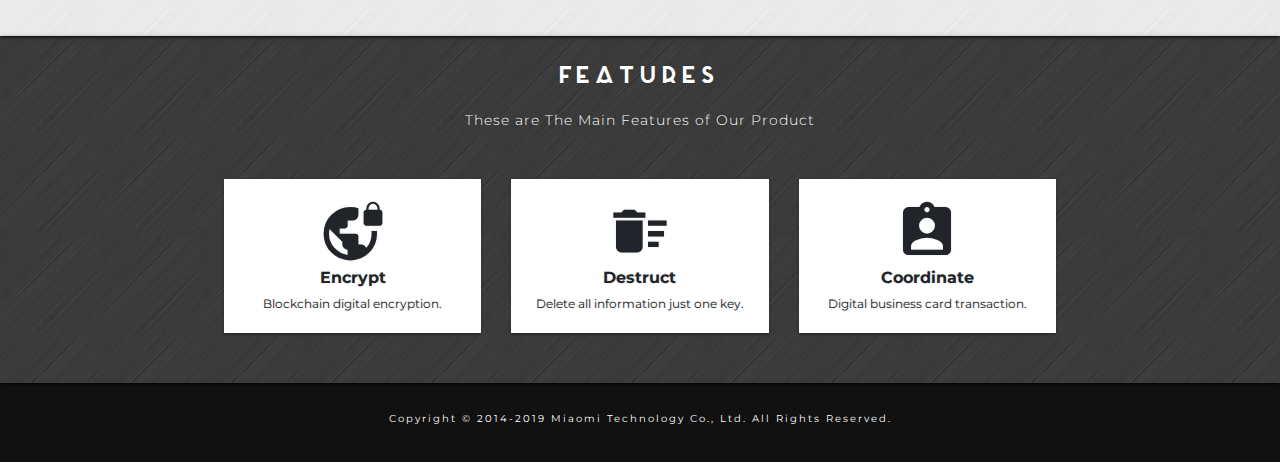
==== commit 744232dd: "22" ====
--- a/index.html
+++ b/index.html
@@ -57,7 +57,7 @@
             <div class="col-sm pr-sm-0">
                 <div class="card bg-dark text-white texture-low-contrast-line">
                     <div class="card-body text-center">
-                        <h2 class="mb-4">AlvaIM</h2>
+                        <h2 class="mb-4">AlvaChat</h2>
                         <div class="card mx-sm-3">
                             <img src="assets/img/alvaim.png" class="img-fluid">
                         </div>
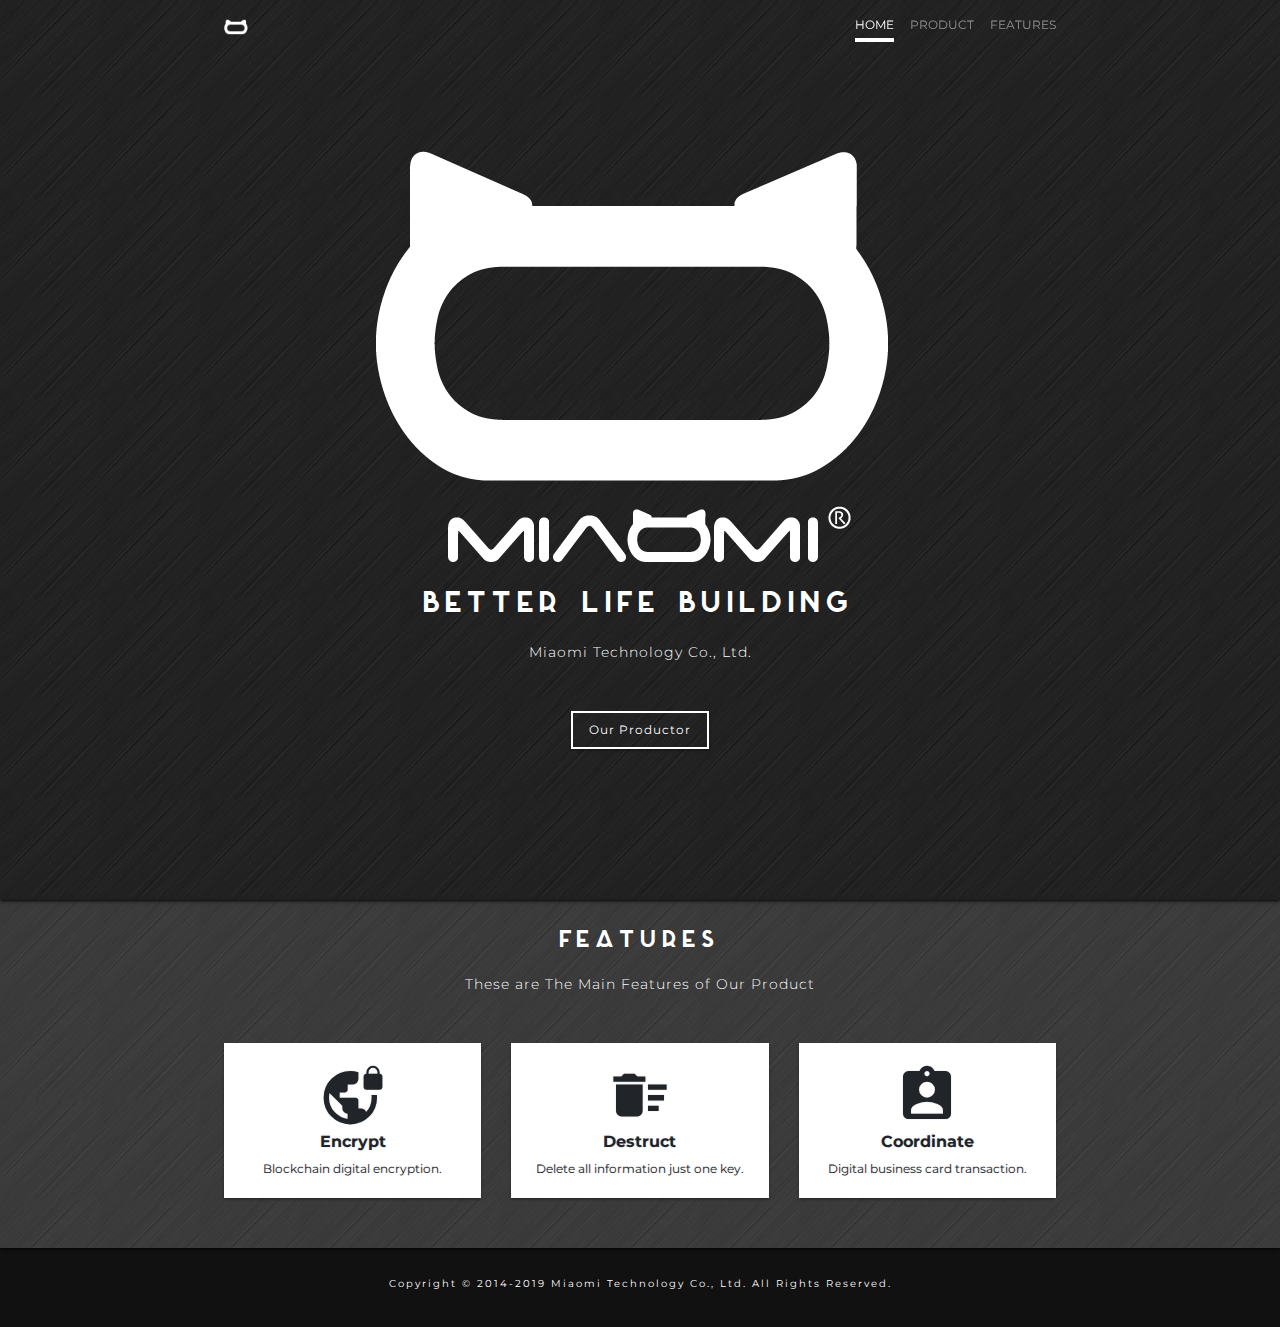
==== commit 07859cc8: "123" ====
--- a/index.html
+++ b/index.html
@@ -48,37 +48,7 @@
         </div>
     </div>
     <!-- DEMOS -->
-    <div id="demo" class="container-fluid bg-white texture-brushed-alum">
-        <div class="row">
-            <div class="col-12">
-                <h2 class="mb-3">PRODUCT</h2>
-                <p class="lead mb-5">Default Theme is Light but you aslo have the choice to costumase it as you like, there is en exmeple of dark theme page</p>
-            </div>
-            <div class="col-sm pr-sm-0">
-                <div class="card bg-dark text-white texture-low-contrast-line">
-                    <div class="card-body text-center">
-                        <h2 class="mb-4">AlvaChat</h2>
-                        <div class="card mx-sm-3">
-                            <img src="assets/img/alvaim.png" class="img-fluid">
-                        </div>
-                        <a href="https://apps.apple.com/us/app/alvaim/id1471768357?l=zh&ls=1" class="btn btn-white"><img src="assets/img/light.png"/></a>
-                    </div>
-                </div>
-            </div>
-            
-            <div class="col-sm pl-sm-0">
-                <div class="card texture-low-contrast-line">
-                    <div class="card-body text-center">
-                        <h2 class="mb-4">iTime</h2>
-                        <div class="card mx-sm-3">
-                            <img src="assets/img/ITime.png" class="img-fluid">
-                        </div>
-                        <a href="https://apps.apple.com/us/app/itime-mobile/id1190936220?l=zh&ls=1" class="btn btn-dark"><img src="assets/img/dark.png"/></a>
-                    </div>
-                </div>
-            </div>
-        </div>
-    </div>
+    
     <!-- FEATURRES -->
     <div id="features" class="container-fluid bg-dark texture-brushed-alum-light">
         <div class="row">
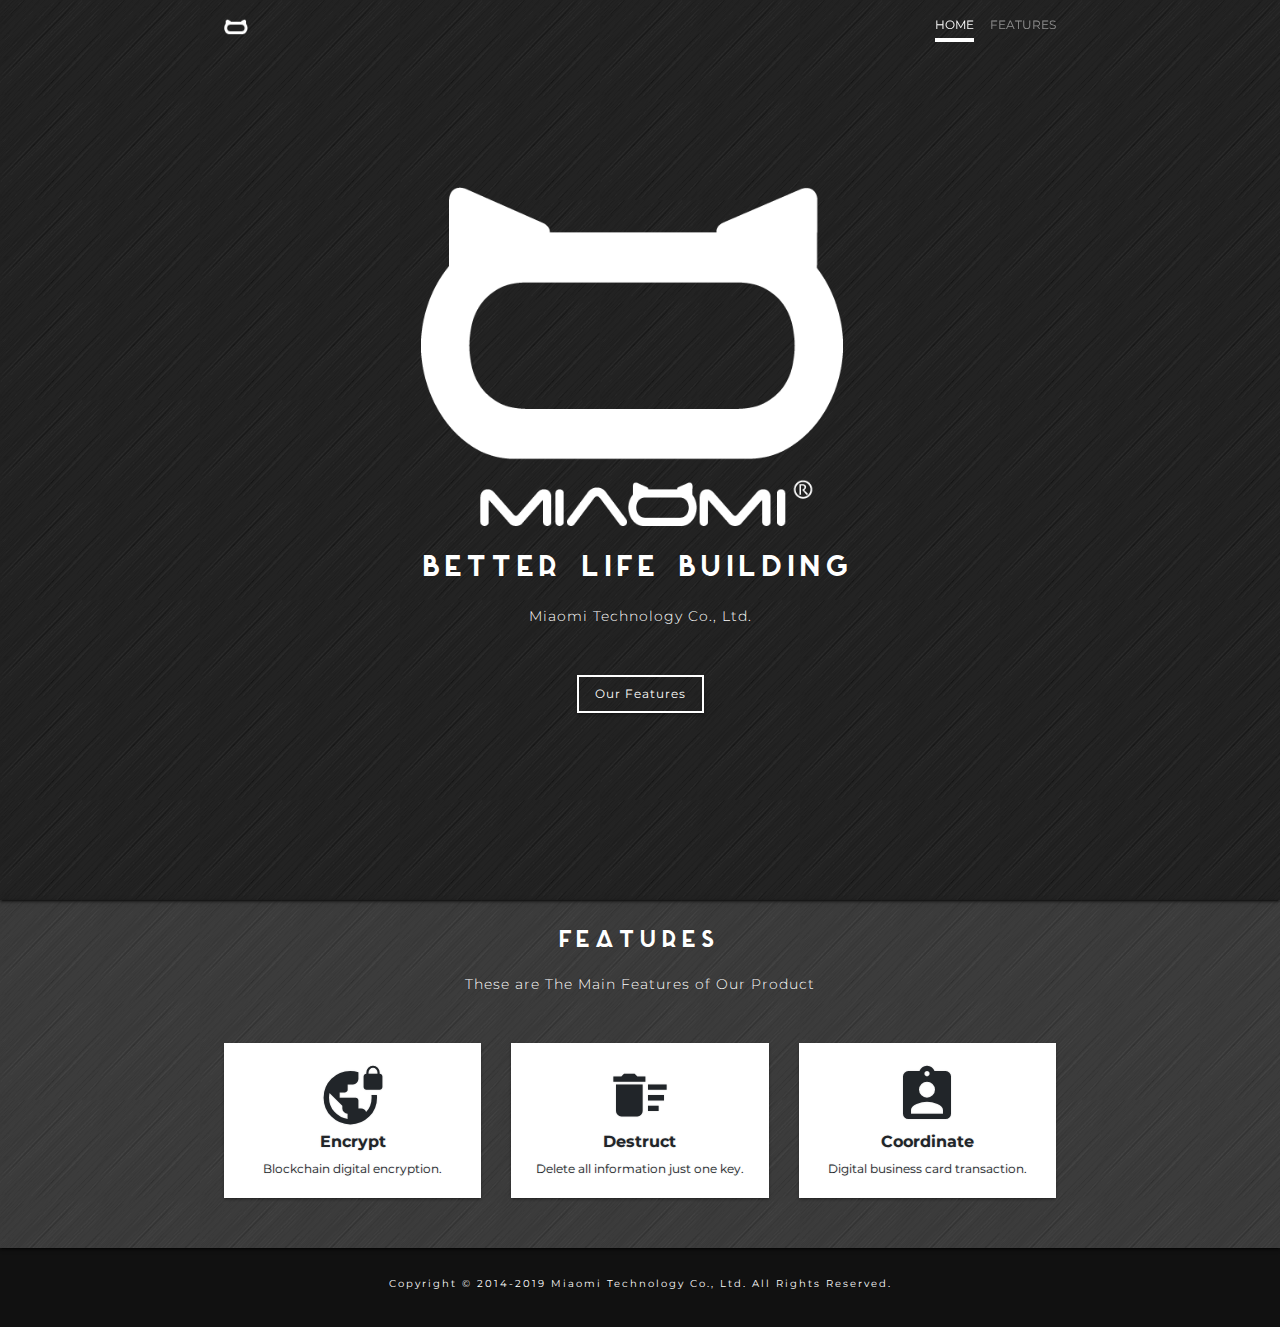
==== commit fd44d5dd: "Update index.html" ====
--- a/index.html
+++ b/index.html
@@ -9,7 +9,7 @@
     <link rel="icon" href="assets/img/favicon.png"/>
     <link rel="stylesheet" href="assets/dist/css/bootstrap.min.css"/>
     <link rel="stylesheet" href="assets/icon/material-icons-2.2.0/material-icons.css"/>
-    <link rel="stylesheet" href="https://fonts.googleapis.com/css?family=Montserrat:300|Open+Sans|Raleway"/>
+    <link rel="stylesheet" href="https://fonts.googleapis.com/css?family=Montserrat:200|Open+Sans|Raleway"/>
     <link rel="stylesheet" href="assets/css/style.css"/>
 </head>
 
@@ -31,7 +31,6 @@
   
     <nav class="nav nav-header">
             <a class="nav-link active" href="#home">HOME</a>
-    <a class="nav-link" href="#demo">PRODUCT</a>
     <a class="nav-link" href="#features">FEATURES</a>
     </nav>
 </header>
@@ -39,11 +38,11 @@
     <!-- COVER -->
     <div id="home" class="container-fluid cover">
         <div class="cover-content text-white">
-            <h1 class="mb-3"><img src="assets/img/icon-light.png" class="mr-3"/></h1>
+            <h1 class="mb-3"><img src="assets/img/icon-light.png" style="max-width: 80%;" class="mr-3"/></h1>
             <h1 class="mb-3">Better Life Building</h1>
             <p class="lead mb-5">Miaomi Technology Co., Ltd.</p>
             <p class="lead mb-0">
-                <a href="#demo" class="btn btn-white-outline scrolling">Our Productor</a>
+                <a href="#features" class="btn btn-white-outline scrolling">Our Features</a>
             </p>
         </div>
     </div>
